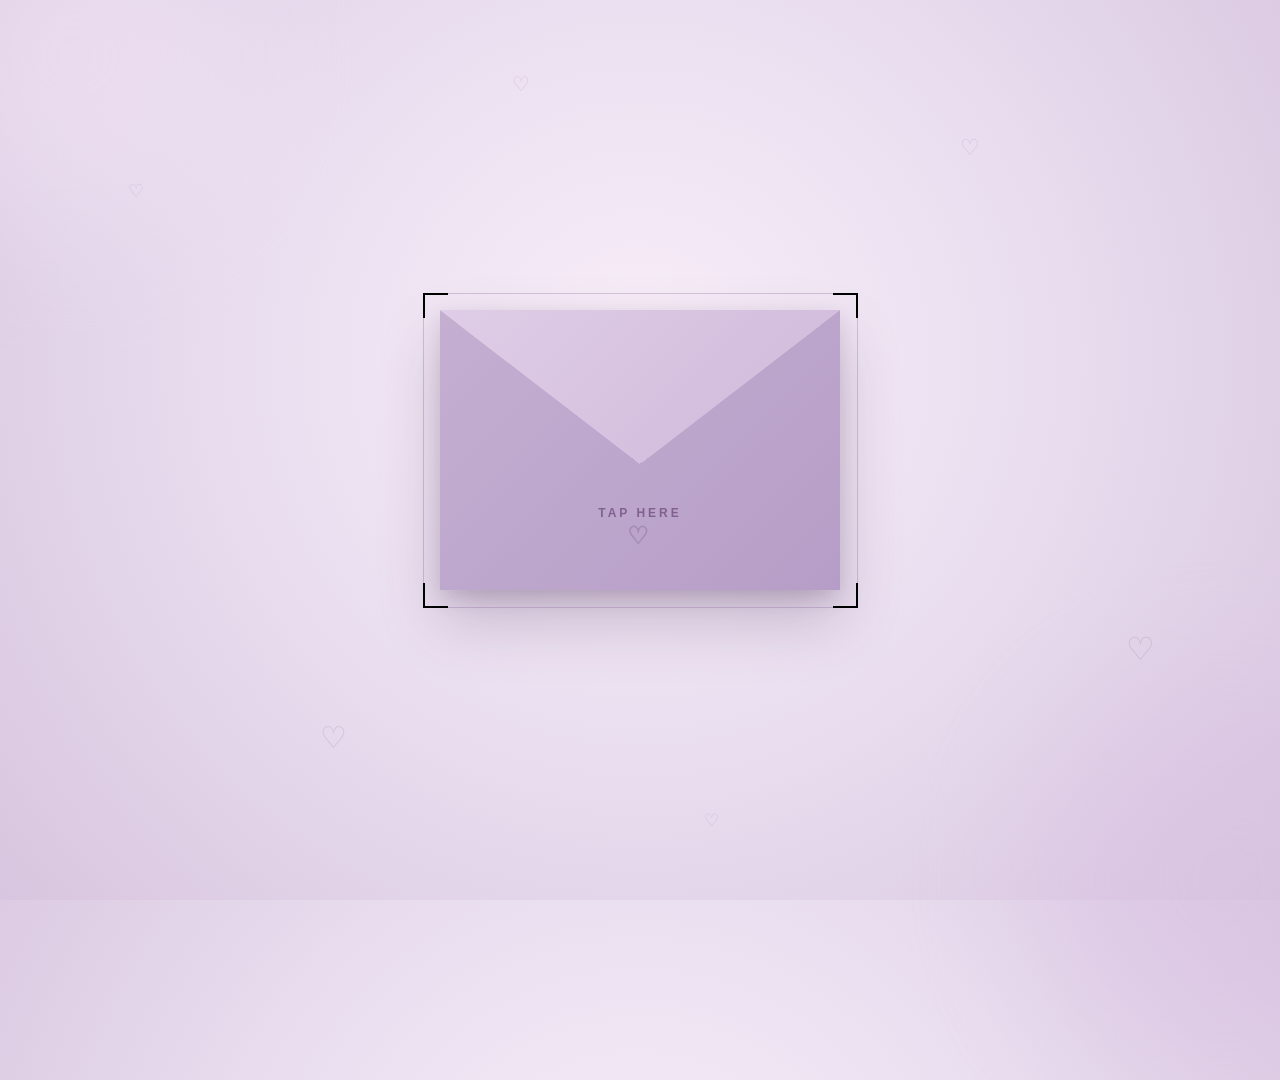
==== index.html @ 0e32a58a "Add files via upload" ====
<!DOCTYPE html>

<html lang="en">

<head>

<meta charset="UTF-8">

<meta name="viewport" content="width=device-width, initial-scale=1.0">

<title>Wedding Invitation</title>

<link rel="stylesheet" href="style2.css">


</head>

<body>


<!-- =========================================
     DECORATIVE BACKGROUND
========================================== -->

<div class="background-glow glow-one"></div>
<div class="background-glow glow-two"></div>


<!-- FLOATING HEARTS -->

<div class="floating-hearts">

    <span>♡</span>
    <span>♡</span>
    <span>♡</span>
    <span>♡</span>
    <span>♡</span>
    <span>♡</span>

</div>


<!-- =========================================
     WEDDING INVITATION ENVELOPE
========================================== -->

<div
    class="envelope-container"
    onclick="openEnvelope()"
>

    <!-- DECORATIVE OUTER FRAME -->

    <div class="envelope-frame">

        <span class="corner corner-top-left"></span>
        <span class="corner corner-top-right"></span>
        <span class="corner corner-bottom-left"></span>
        <span class="corner corner-bottom-right"></span>

    </div>


    <div class="envelope">


        <!-- LETTER -->

        <div class="letter">

            <div class="letter-decoration">
                ✦
            </div>

            <p>
                WEDDING INVITATION
            </p>

            <h1>
                EUNICE
            </h1>

            <span class="letter-and">
                &
            </span>

            <h2>
                LA GRIFFITH
            </h2>

            <div class="letter-line"></div>

            <small>
                OCTOBER 02 · 2026
            </small>

        </div>


        <!-- ENVELOPE FRONT -->

        <div class="front"></div>


        <!-- ENVELOPE FLAP -->

        <div class="flap"></div>


        <!-- TAP SIGN -->

        <div class="tap-sign">

            <span class="tap-text">
                TAP HERE
            </span>

            <span class="tap-heart">
                ♡
            </span>

        </div>

    </div>

</div>


<!-- =========================================
     JAVASCRIPT
========================================== -->

<script>

    let envelopeOpened = false;


    function openEnvelope() {

        if (envelopeOpened) {
            return;
        }

        envelopeOpened = true;


        const envelope =
            document.querySelector(".envelope-container");


        /*
         * Tell the invitation page
         * that the user opened the envelope.
         */

        sessionStorage.setItem(
            "playWeddingMusic",
            "true"
        );


        /*
         * Open envelope animation
         */

        envelope.classList.add("open");


        /*
         * IMPORTANT:
         * This MUST match the filename exactly.
         *
         * Invitation.html
         * NOT
         * invitation.html
         */

        setTimeout(function () {

            window.location.href = "Invitation.html";

        }, 1200);

    }

</script>


</body>

</html>
---- style2.css ----
/* =========================================
RESET
========================================= */
*
{
margin: 0;
padding: 0;
box-sizing: border-box;

font-family:
'Franklin Gothic Medium',
'Arial Narrow',
Arial,
sans-serif;
}

/* =========================================
BODY
========================================= */

body {

width: 100%;
height: 100vh;

background:
    radial-gradient(
        circle at 50% 40%,
        #f8eef8 0%,
        #eadff0 45%,
        #d8c5df 100%
    );

display: flex;

justify-content: center;
align-items: center;

overflow: hidden;

position: relative;

}

/* =========================================
SOFT BACKGROUND GLOW
========================================= */

.background-glow {

position: absolute;

border-radius: 50%;

filter: blur(70px);

pointer-events: none;

opacity: 0.45;

}

.glow-one {

width: 350px;
height: 350px;

background: #f7eaf8;

top: -120px;
left: -100px;

}

.glow-two {

width: 400px;
height: 400px;

background: #d8bfe2;

bottom: -180px;
right: -150px;

}

/* =========================================
FLOATING HEARTS
========================================= */

.floating-hearts {

position: absolute;

inset: 0;

pointer-events: none;

overflow: hidden;

}

.floating-hearts span {

position: absolute;

color: rgba(
    155,
    113,
    158,
    0.25
);

font-family: Georgia, serif;

font-size: 25px;

animation:
    floatingHeart
    linear
    infinite;

}

.floating-hearts span:nth-child(1) {
    left: 10%;
    top: 20%;
    font-size: 18px;
    animation-duration: 8s;
}

.floating-hearts span:nth-child(2) {
    left: 25%;
    top: 80%;
    font-size: 30px;
    animation-duration: 11s;
    animation-delay: 2s;
}

.floating-hearts span:nth-child(3) {
    left: 75%;
    top: 15%;
    font-size: 22px;
    animation-duration: 9s;
    animation-delay: 1s;
}

.floating-hearts span:nth-child(4) {
    left: 88%;
    top: 70%;
    font-size: 32px;
    animation-duration: 12s;
    animation-delay: 3s;
}

.floating-hearts span:nth-child(5) {
    left: 55%;
    top: 90%;
    font-size: 17px;
    animation-duration: 10s;
    animation-delay: 4s;
}

.floating-hearts span:nth-child(6) {
    left: 40%;
    top: 8%;
    font-size: 20px;
    animation-duration: 13s;
    animation-delay: 1s;
}

@keyframes floatingHeart {

0% {

    transform:
        translateY(20px)
        rotate(0deg);

    opacity: 0;
}

20% {

    opacity: 0.5;
}

50% {

    transform:
        translateY(-35px)
        rotate(15deg);
}

80% {

    opacity: 0.3;
}

100% {

    transform:
        translateY(-80px)
        rotate(-10deg);

    opacity: 0;
}

}

/* =========================================
ENVELOPE CONTAINER
========================================= */

.envelope-container {

position: relative;

width: 400px;
height: 280px;

cursor: pointer;

z-index: 5;

animation:
    envelopeAppear
    1.5s ease;

}

/* =========================================
ENVELOPE APPEAR
========================================= */

@keyframes envelopeAppear {

from {

    opacity: 0;

    transform:
        translateY(35px)
        scale(0.95);
}

to {

    opacity: 1;

    transform:
        translateY(0)
        scale(1);
}

}

/* =========================================
DECORATIVE FRAME
========================================= */

.envelope-frame {

position: absolute;

width: calc(100% + 35px);
height: calc(100% + 35px);

left: -17.5px;
top: -17.5px;

border:
    1px solid
    rgba(
        128,
        97,
        143,
        0.3
    );

pointer-events: none;

z-index: 1;

}

/* =========================================
FRAME CORNERS
========================================= */

.corner {

position: absolute;

width: 25px;
height: 25px;

border-color:
    rgba(
        128,
        97,
        143,
        0.65
    );

}

.corner-top-left {

top: -1px;
left: -1px;

border-top: 2px solid;
border-left: 2px solid;

}

.corner-top-right {

top: -1px;
right: -1px;

border-top: 2px solid;
border-right: 2px solid;

}

.corner-bottom-left {

bottom: -1px;
left: -1px;

border-bottom: 2px solid;
border-left: 2px solid;

}

.corner-bottom-right {

bottom: -1px;
right: -1px;

border-bottom: 2px solid;
border-right: 2px solid;

}

/* =========================================
ENVELOPE
========================================= */

.envelope {

position: absolute;

width: 100%;
height: 100%;

background:
    linear-gradient(
        145deg,
        #d2bfdd,
        #c1acd1
    );

border-radius: 6px;

box-shadow:

    0 30px 60px
    rgba(
        80,
        50,
        90,
        0.25
    ),

    0 8px 20px
    rgba(
        80,
        50,
        90,
        0.15
    );

overflow: visible;

}

/* =========================================
LETTER
========================================= */

.letter {

position: absolute;

background:
    linear-gradient(
        145deg,
        #e8d7eb,
        #d9c2df
    );

width: 90%;
height: 90%;

left: 5%;
top: 5%;

padding:
    30px 20px;

text-align: center;

z-index: 2;

transition:
    transform 1s ease,
    z-index 0s linear 0.5s;

box-shadow:
    0 8px 20px
    rgba(
        70,
        45,
        80,
        0.15
    );

border:
    1px solid
    rgba(
        255,
        255,
        255,
        0.45
    );

}

/* =========================================
LETTER CONTENT
========================================= */

.letter-decoration {

color: #a58bb5;

font-size: 18px;

margin-bottom: 5px;

}

.letter p {

color: #a58bb5;

font-size: 8px;

letter-spacing: 3px;

margin-bottom: 10px;

}

.letter h1 {

color: #80618f;

font-family: Georgia, serif;

font-size: 25px;

font-weight: normal;

letter-spacing: 2px;

}

.letter-and {

display: block;

color: #b28dbb;

font-family: Georgia, serif;

font-size: 18px;

margin: 2px 0;

}

.letter h2 {

color: #80618f;

font-family: Georgia, serif;

font-size: 19px;

font-weight: normal;

letter-spacing: 1px;

}

.letter-line {

width: 80px;

height: 1px;

background: #a58bb5;

margin: 10px auto;

}

.letter small {

color: #9b83aa;

font-size: 8px;

letter-spacing: 2px;

}

/* =========================================
ENVELOPE FRONT
========================================= */

.front {

position: absolute;

width: 100%;
height: 100%;

background:
    linear-gradient(
        135deg,
        #c4afd1,
        #b69dc7
    );

z-index: 4;

clip-path:
    polygon(
        0 0,
        50% 55%,
        100% 0,
        100% 100%,
        0 100%
    );

}

/* =========================================
ENVELOPE FLAP
========================================= */

.flap {

position: absolute;

width: 100%;
height: 100%;

background:
    linear-gradient(
        135deg,
        #dfcde7,
        #cbb5d7
    );

clip-path:
    polygon(
        0 0,
        50% 55%,
        100% 0
    );

transform-origin: top;

transition:
    transform 1s ease;

z-index: 5;

}

/* =========================================
TAP SIGN
========================================= */

.tap-sign {

position: absolute;

left: 50%;
top: 70%;

transform:
    translateX(-50%);

color: #80618f;

font-size: 12px;

font-weight: bold;

letter-spacing: 3px;

text-align: center;

z-index: 7;

animation:
    tapBounce 1.5s ease-in-out infinite;

transition:
    opacity 0.5s ease,
    transform 0.5s ease;

}

.tap-text {

display: block;

}

.tap-heart {

display: block;

font-family: Georgia, serif;

font-size: 24px;

margin-top: 2px;

color: #a58bb5;

}

/* =========================================
TAP ANIMATION
========================================= */

@keyframes tapBounce {

0%,
100% {

    transform:
        translateX(-50%)
        translateY(0);
}

50% {

    transform:
        translateX(-50%)
        translateY(-7px);
}

}

/* =========================================
OPEN ENVELOPE
========================================= */

.envelope-container.open .flap {

transform:
    rotateX(180deg);

z-index: 3;

}

.envelope-container.open .letter {

transform:
    translateY(-210px);

z-index: 10;

}

.envelope-container.open .tap-sign {

opacity: 0;

transform:
    translateX(-50%)
    translateY(10px);

pointer-events: none;

}

/* =========================================
MOBILE
========================================= */

@media (max-width: 500px) {

.envelope-container {

    width: 88vw;

    height: 61.6vw;

    max-width: 400px;

    max-height: 280px;
}


.envelope-frame {

    width: calc(100% + 22px);

    height: calc(100% + 22px);

    left: -11px;

    top: -11px;
}


.letter {

    padding:
        25px 15px;
}


.letter p {

    font-size: 7px;

    letter-spacing: 2px;
}


.letter h1 {

    font-size: 20px;
}


.letter h2 {

    font-size: 16px;
}


.letter-and {

    font-size: 16px;
}


.letter small {

    font-size: 7px;
}


.tap-sign {

    font-size: 10px;

    letter-spacing: 2px;
}


.tap-heart {

    font-size: 20px;
}

}

/* =========================================
VERY SMALL PHONES
========================================= */

@media (max-width: 350px) {

.envelope-container {

    width: 84vw;

    height: 59vw;
}


.letter {

    padding:
        20px 10px;
}


.letter h1 {

    font-size: 17px;
}


.letter h2 {

    font-size: 14px;
}

}
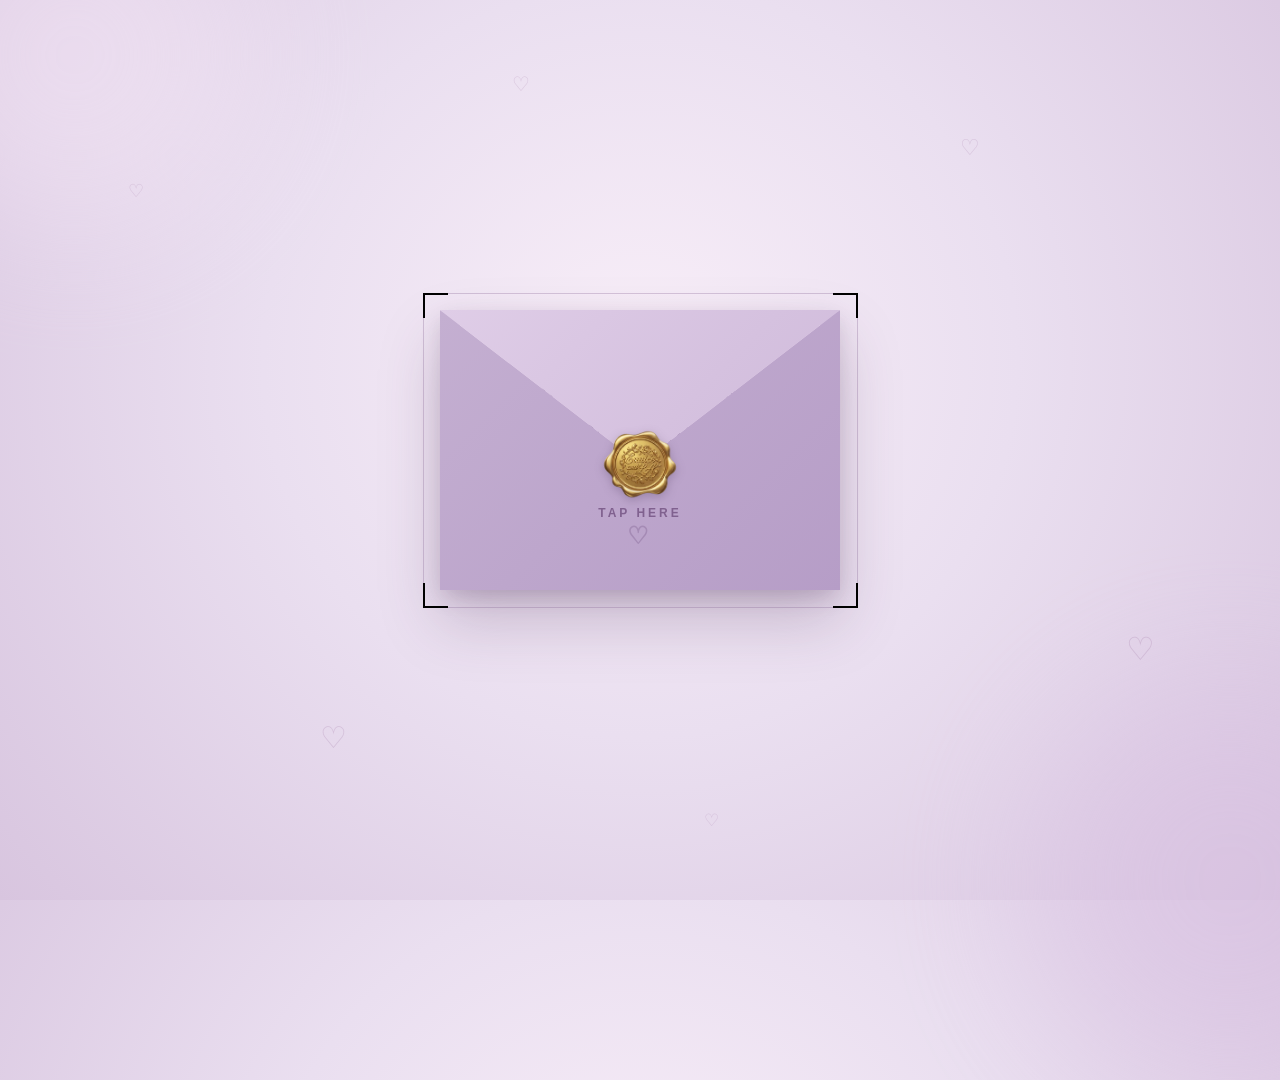
==== commit eae6a1c2: "Update index.html" ====
--- a/index.html
+++ b/index.html
@@ -1,136 +1,172 @@
-<!DOCTYPE html>
-
-<html lang="en">
-
-<head>
-
-<meta charset="UTF-8">
-
-<meta name="viewport" content="width=device-width, initial-scale=1.0">
-
-<title>Wedding Invitation</title>
-
-<link rel="stylesheet" href="style2.css">
-
-
-</head>
-
-<body>
-
-
-<!-- =========================================
-     DECORATIVE BACKGROUND
-========================================== -->
-
-<div class="background-glow glow-one"></div>
-<div class="background-glow glow-two"></div>
-
-
-<!-- FLOATING HEARTS -->
-
-<div class="floating-hearts">
-
-    <span>♡</span>
-    <span>♡</span>
-    <span>♡</span>
-    <span>♡</span>
-    <span>♡</span>
-    <span>♡</span>
-
-</div>
-
-
-<!-- =========================================
-     WEDDING INVITATION ENVELOPE
-========================================== -->
-
-<div
-    class="envelope-container"
-    onclick="openEnvelope()"
->
-
-    <!-- DECORATIVE OUTER FRAME -->
-
-    <div class="envelope-frame">
-
-        <span class="corner corner-top-left"></span>
-        <span class="corner corner-top-right"></span>
-        <span class="corner corner-bottom-left"></span>
-        <span class="corner corner-bottom-right"></span>
+    <!DOCTYPE html>
+
+    <html lang="en">
+
+    <head>
+
+    <meta charset="UTF-8">
+
+    <meta name="viewport" content="width=device-width, initial-scale=1.0">
+
+    <title>Wedding Invitation</title>
+
+    <link rel="stylesheet" href="style2.css">
+
+    </head>
+
+
+    <body>
+
+
+    <!-- =========================================
+        DECORATIVE BACKGROUND
+    ========================================== -->
+
+    <div class="background-glow glow-one"></div>
+
+    <div class="background-glow glow-two"></div>
+
+
+    <!-- =========================================
+        FLOATING HEARTS
+    ========================================== -->
+
+    <div class="floating-hearts">
+
+        <span>♡</span>
+        <span>♡</span>
+        <span>♡</span>
+        <span>♡</span>
+        <span>♡</span>
+        <span>♡</span>
 
     </div>
 
 
-    <div class="envelope">
-
-
-        <!-- LETTER -->
-
-        <div class="letter">
-
-            <div class="letter-decoration">
-                ✦
+    <!-- =========================================
+        WEDDING INVITATION ENVELOPE
+    ========================================== -->
+
+    <div
+        class="envelope-container"
+        onclick="openEnvelope()"
+    >
+
+
+        <!-- =====================================
+            DECORATIVE OUTER FRAME
+        ====================================== -->
+
+        <div class="envelope-frame">
+
+            <span class="corner corner-top-left"></span>
+            <span class="corner corner-top-right"></span>
+            <span class="corner corner-bottom-left"></span>
+            <span class="corner corner-bottom-right"></span>
+
+        </div>
+
+
+        <!-- =====================================
+            ENVELOPE
+        ====================================== -->
+
+        <div class="envelope">
+
+
+            <!-- =================================
+                LETTER
+            ================================== -->
+
+            <div class="letter">
+
+                <div class="letter-decoration">
+                    ✦
+                </div>
+
+                <p>
+                    WEDDING INVITATION
+                </p>
+
+                <h1>
+                    EUNICE
+                </h1>
+
+                <span class="letter-and">
+                    &
+                </span>
+
+                <h2>
+                    LA GRIFFITH
+                </h2>
+
+                <div class="letter-line"></div>
+
+                <small>
+                    OCTOBER 02 · 2026
+                </small>
+
             </div>
 
-            <p>
-                WEDDING INVITATION
-            </p>
-
-            <h1>
-                EUNICE
-            </h1>
-
-            <span class="letter-and">
-                &
-            </span>
-
-            <h2>
-                LA GRIFFITH
-            </h2>
-
-            <div class="letter-line"></div>
-
-            <small>
-                OCTOBER 02 · 2026
-            </small>
+
+            <!-- =================================
+                ENVELOPE FRONT
+            ================================== -->
+
+            <div class="front"></div>
+
+
+            <!-- =================================
+                ENVELOPE FLAP
+            ================================== -->
+
+            <div class="flap"></div>
+
+
+            <!-- =================================
+                CENTER STAMP
+                
+                Make sure the image filename
+                is exactly: Stamp.png
+            ================================== -->
+
+            <div class="center-stamp">
+
+                <img
+                    src="Stamp.png"
+                    alt="Wedding Stamp"
+                >
+
+            </div>
+
+
+            <!-- =================================
+                TAP SIGN
+            ================================== -->
+
+            <div class="tap-sign">
+
+                <span class="tap-text">
+                    TAP HERE
+                </span>
+
+                <span class="tap-heart">
+                    ♡
+                </span>
+
+            </div>
+
 
         </div>
 
-
-        <!-- ENVELOPE FRONT -->
-
-        <div class="front"></div>
-
-
-        <!-- ENVELOPE FLAP -->
-
-        <div class="flap"></div>
-
-
-        <!-- TAP SIGN -->
-
-        <div class="tap-sign">
-
-            <span class="tap-text">
-                TAP HERE
-            </span>
-
-            <span class="tap-heart">
-                ♡
-            </span>
-
-        </div>
-
     </div>
 
-</div>
-
-
-<!-- =========================================
-     JAVASCRIPT
-========================================== -->
-
-<script>
+
+    <!-- =========================================
+        JAVASCRIPT
+    ========================================== -->
+
+    <script>
 
     let envelopeOpened = false;
 
@@ -145,13 +181,13 @@
 
 
         const envelope =
-            document.querySelector(".envelope-container");
+            document.querySelector(".envelope");
 
 
         /*
-         * Tell the invitation page
-         * that the user opened the envelope.
-         */
+        * Tell the invitation page
+        * that the user opened the envelope.
+        */
 
         sessionStorage.setItem(
             "playWeddingMusic",
@@ -160,22 +196,24 @@
 
 
         /*
-         * Open envelope animation
-         */
-
-        envelope.classList.add("open");
+        * Open envelope animation
+        */
+
+        document
+            .querySelector(".envelope-container")
+            .classList.add("open");
 
 
         /*
-         * IMPORTANT:
-         * This MUST match the filename exactly.
-         *
-         * Invitation.html
-         * NOT
-         * invitation.html
-         */
-
-        setTimeout(function () {
+        * IMPORTANT:
+        * This MUST match the filename exactly.
+        *
+        * Invitation.html
+        * NOT
+        * invitation.html
+        */
+
+        setTimeout(function() {
 
             window.location.href = "Invitation.html";
 
@@ -183,9 +221,9 @@
 
     }
 
-</script>
-
-
-</body>
-
-</html>
+    </script>
+
+
+    </body>
+
+    </html>
--- a/style2.css
+++ b/style2.css
@@ -1,825 +1,1144 @@
 /* =========================================
-RESET
-========================================= */
-*
-{
-margin: 0;
-padding: 0;
-box-sizing: border-box;
-
-font-family:
-'Franklin Gothic Medium',
-'Arial Narrow',
-Arial,
-sans-serif;
-}
-
-/* =========================================
-BODY
+   RESET
+========================================= */
+
+* {
+
+    margin: 0;
+    padding: 0;
+    box-sizing: border-box;
+
+    font-family:
+        'Franklin Gothic Medium',
+        'Arial Narrow',
+        Arial,
+        sans-serif;
+
+}
+
+
+/* =========================================
+   BODY
 ========================================= */
 
 body {
 
-width: 100%;
-height: 100vh;
-
-background:
-    radial-gradient(
-        circle at 50% 40%,
-        #f8eef8 0%,
-        #eadff0 45%,
-        #d8c5df 100%
+    width: 100%;
+    height: 100vh;
+
+    background:
+
+        radial-gradient(
+            circle at 50% 40%,
+            #f8eef8 0%,
+            #eadff0 45%,
+            #d8c5df 100%
+        );
+
+    display: flex;
+
+    justify-content: center;
+    align-items: center;
+
+    overflow: hidden;
+
+    position: relative;
+
+}
+
+
+/* =========================================
+   SOFT BACKGROUND GLOW
+========================================= */
+
+.background-glow {
+
+    position: absolute;
+
+    border-radius: 50%;
+
+    filter: blur(70px);
+
+    pointer-events: none;
+
+    opacity: 0.45;
+
+}
+
+
+.glow-one {
+
+    width: 350px;
+    height: 350px;
+
+    background: #f7eaf8;
+
+    top: -120px;
+    left: -100px;
+
+}
+
+
+.glow-two {
+
+    width: 400px;
+    height: 400px;
+
+    background: #d8bfe2;
+
+    bottom: -180px;
+    right: -150px;
+
+}
+
+
+/* =========================================
+   FLOATING HEARTS
+========================================= */
+
+.floating-hearts {
+
+    position: absolute;
+
+    inset: 0;
+
+    pointer-events: none;
+
+    overflow: hidden;
+
+}
+
+
+.floating-hearts span {
+
+    position: absolute;
+
+    color: rgba(
+        155,
+        113,
+        158,
+        0.25
     );
 
-display: flex;
-
-justify-content: center;
-align-items: center;
-
-overflow: hidden;
-
-position: relative;
-
-}
-
-/* =========================================
-SOFT BACKGROUND GLOW
-========================================= */
-
-.background-glow {
-
-position: absolute;
-
-border-radius: 50%;
-
-filter: blur(70px);
-
-pointer-events: none;
-
-opacity: 0.45;
-
-}
-
-.glow-one {
-
-width: 350px;
-height: 350px;
-
-background: #f7eaf8;
-
-top: -120px;
-left: -100px;
-
-}
-
-.glow-two {
-
-width: 400px;
-height: 400px;
-
-background: #d8bfe2;
-
-bottom: -180px;
-right: -150px;
-
-}
-
-/* =========================================
-FLOATING HEARTS
-========================================= */
-
-.floating-hearts {
-
-position: absolute;
-
-inset: 0;
-
-pointer-events: none;
-
-overflow: hidden;
-
-}
-
-.floating-hearts span {
-
-position: absolute;
-
-color: rgba(
-    155,
-    113,
-    158,
-    0.25
-);
-
-font-family: Georgia, serif;
-
-font-size: 25px;
-
-animation:
-    floatingHeart
-    linear
-    infinite;
-
-}
+    font-family: Georgia, serif;
+
+    font-size: 25px;
+
+    animation:
+        floatingHeart
+        linear
+        infinite;
+
+}
+
 
 .floating-hearts span:nth-child(1) {
+
     left: 10%;
     top: 20%;
+
     font-size: 18px;
+
     animation-duration: 8s;
-}
+
+}
+
 
 .floating-hearts span:nth-child(2) {
+
     left: 25%;
     top: 80%;
+
     font-size: 30px;
+
     animation-duration: 11s;
+
     animation-delay: 2s;
-}
+
+}
+
 
 .floating-hearts span:nth-child(3) {
+
     left: 75%;
     top: 15%;
+
     font-size: 22px;
+
     animation-duration: 9s;
+
     animation-delay: 1s;
-}
+
+}
+
 
 .floating-hearts span:nth-child(4) {
+
     left: 88%;
     top: 70%;
+
     font-size: 32px;
+
     animation-duration: 12s;
+
     animation-delay: 3s;
-}
+
+}
+
 
 .floating-hearts span:nth-child(5) {
+
     left: 55%;
     top: 90%;
+
     font-size: 17px;
+
     animation-duration: 10s;
+
     animation-delay: 4s;
-}
+
+}
+
 
 .floating-hearts span:nth-child(6) {
+
     left: 40%;
     top: 8%;
+
     font-size: 20px;
+
     animation-duration: 13s;
+
     animation-delay: 1s;
-}
+
+}
+
+
+/* =========================================
+   FLOATING HEART ANIMATION
+========================================= */
 
 @keyframes floatingHeart {
 
-0% {
+    0% {
+
+        transform:
+            translateY(20px)
+            rotate(0deg);
+
+        opacity: 0;
+
+    }
+
+
+    20% {
+
+        opacity: 0.5;
+
+    }
+
+
+    50% {
+
+        transform:
+            translateY(-35px)
+            rotate(15deg);
+
+    }
+
+
+    80% {
+
+        opacity: 0.3;
+
+    }
+
+
+    100% {
+
+        transform:
+            translateY(-80px)
+            rotate(-10deg);
+
+        opacity: 0;
+
+    }
+
+}
+
+
+/* =========================================
+   ENVELOPE CONTAINER
+========================================= */
+
+.envelope-container {
+
+    position: relative;
+
+    width: 400px;
+    height: 280px;
+
+    cursor: pointer;
+
+    z-index: 5;
+
+    animation:
+        envelopeAppear
+        1.5s ease;
+
+}
+
+
+/* =========================================
+   ENVELOPE APPEAR ANIMATION
+========================================= */
+
+@keyframes envelopeAppear {
+
+    from {
+
+        opacity: 0;
+
+        transform:
+            translateY(35px)
+            scale(0.95);
+
+    }
+
+
+    to {
+
+        opacity: 1;
+
+        transform:
+            translateY(0)
+            scale(1);
+
+    }
+
+}
+
+
+/* =========================================
+   DECORATIVE FRAME
+========================================= */
+
+.envelope-frame {
+
+    position: absolute;
+
+    width: calc(100% + 35px);
+    height: calc(100% + 35px);
+
+    left: -17.5px;
+    top: -17.5px;
+
+    border:
+        1px solid
+        rgba(
+            128,
+            97,
+            143,
+            0.3
+        );
+
+    pointer-events: none;
+
+    z-index: 1;
+
+}
+
+
+/* =========================================
+   FRAME CORNERS
+========================================= */
+
+.corner {
+
+    position: absolute;
+
+    width: 25px;
+    height: 25px;
+
+    border-color:
+        rgba(
+            128,
+            97,
+            143,
+            0.65
+        );
+
+}
+
+
+.corner-top-left {
+
+    top: -1px;
+    left: -1px;
+
+    border-top: 2px solid;
+    border-left: 2px solid;
+
+}
+
+
+.corner-top-right {
+
+    top: -1px;
+    right: -1px;
+
+    border-top: 2px solid;
+    border-right: 2px solid;
+
+}
+
+
+.corner-bottom-left {
+
+    bottom: -1px;
+    left: -1px;
+
+    border-bottom: 2px solid;
+    border-left: 2px solid;
+
+}
+
+
+.corner-bottom-right {
+
+    bottom: -1px;
+    right: -1px;
+
+    border-bottom: 2px solid;
+    border-right: 2px solid;
+
+}
+
+
+/* =========================================
+   ENVELOPE
+========================================= */
+
+.envelope {
+
+    position: absolute;
+
+    width: 100%;
+    height: 100%;
+
+    background:
+
+        linear-gradient(
+            145deg,
+            #d2bfdd,
+            #c1acd1
+        );
+
+    border-radius: 6px;
+
+    box-shadow:
+
+        0 30px 60px
+        rgba(
+            80,
+            50,
+            90,
+            0.25
+        ),
+
+        0 8px 20px
+        rgba(
+            80,
+            50,
+            90,
+            0.15
+        );
+
+    overflow: visible;
+
+}
+
+
+/* =========================================
+   LETTER
+========================================= */
+
+.letter {
+
+    position: absolute;
+
+    background:
+
+        linear-gradient(
+            145deg,
+            #e8d7eb,
+            #d9c2df
+        );
+
+    width: 90%;
+    height: 90%;
+
+    left: 5%;
+    top: 5%;
+
+    padding:
+        30px 20px;
+
+    text-align: center;
+
+    z-index: 2;
+
+    transition:
+        transform 1s ease,
+        z-index 0s linear 0.5s;
+
+    box-shadow:
+
+        0 8px 20px
+        rgba(
+            70,
+            45,
+            80,
+            0.15
+        );
+
+    border:
+        1px solid
+        rgba(
+            255,
+            255,
+            255,
+            0.45
+        );
+
+}
+
+
+/* =========================================
+   LETTER CONTENT
+========================================= */
+
+.letter-decoration {
+
+    color: #a58bb5;
+
+    font-size: 18px;
+
+    margin-bottom: 5px;
+
+}
+
+
+.letter p {
+
+    margin-bottom: 15px;
+
+    letter-spacing: 2px;
+
+    color: #91779e;
+
+    font-family: Georgia, serif;
+
+    font-size: 15px;
+
+    line-height: 1.5;
+
+}
+
+
+.letter h1 {
+
+    color: #80618f;
+
+    font-family: Georgia, serif;
+
+    font-size: 25px;
+
+    font-weight: normal;
+
+    letter-spacing: 2px;
+
+}
+
+
+.letter-and {
+
+    display: block;
+
+    color: #b28dbb;
+
+    font-family: Georgia, serif;
+
+    font-size: 18px;
+
+    margin: 2px 0;
+
+}
+
+
+.letter h2 {
+
+    color: #80618f;
+
+    font-family: Georgia, serif;
+
+    font-size: 19px;
+
+    font-weight: normal;
+
+    letter-spacing: 1px;
+
+}
+
+
+.letter-line {
+
+    width: 80px;
+
+    height: 1px;
+
+    background: #a58bb5;
+
+    margin: 10px auto;
+
+}
+
+
+.letter small {
+
+    color: #9b83aa;
+
+    font-size: 8px;
+
+    letter-spacing: 2px;
+
+}
+
+
+/* =========================================
+   ENVELOPE FRONT
+========================================= */
+
+.front {
+
+    position: absolute;
+
+    width: 100%;
+    height: 100%;
+
+    background:
+
+        linear-gradient(
+            135deg,
+            #c4afd1,
+            #b69dc7
+        );
+
+    z-index: 4;
+
+    clip-path:
+
+        polygon(
+            0 0,
+            50% 55%,
+            100% 0,
+            100% 100%,
+            0 100%
+        );
+
+}
+
+
+/* =========================================
+   ENVELOPE FLAP
+========================================= */
+
+.flap {
+
+    position: absolute;
+
+    width: 100%;
+    height: 100%;
+
+    background:
+
+        linear-gradient(
+            135deg,
+            #dfcde7,
+            #cbb5d7
+        );
+
+    clip-path:
+
+        polygon(
+            0 0,
+            50% 55%,
+            100% 0
+        );
+
+    transform-origin: top;
+
+    transition:
+        transform 1s ease;
+
+    z-index: 5;
+
+}
+
+
+/* =========================================
+   CENTER STAMP
+========================================= */
+
+/*
+   The stamp is positioned in the exact
+   horizontal and vertical center of the
+   envelope.
+
+   Because the stamp is placed after the
+   flap in the HTML, it appears above the
+   envelope layers.
+
+   Change width if you want the stamp
+   bigger or smaller.
+*/
+
+.center-stamp {
+
+    position: absolute;
+
+    left: 50%;
+    top: 55%;
 
     transform:
-        translateY(20px)
-        rotate(0deg);
+        translate(-50%, -50%);
+
+    width: 75px;
+    height: 75px;
+
+    z-index: 8;
+
+    pointer-events: none;
+
+    display: flex;
+
+    justify-content: center;
+    align-items: center;
+
+}
+
+
+/* =========================================
+   STAMP IMAGE
+========================================= */
+
+.center-stamp img {
+
+    width: 100%;
+    height: 100%;
+
+    object-fit: contain;
+
+    display: block;
+
+    filter:
+
+        drop-shadow(
+            0 3px 5px
+            rgba(
+                60,
+                40,
+                70,
+                0.25
+            )
+        );
+
+    animation:
+        stampAppear
+        1s ease;
+
+}
+
+
+/* =========================================
+   STAMP APPEAR ANIMATION
+========================================= */
+
+@keyframes stampAppear {
+
+    from {
+
+        opacity: 0;
+
+        transform:
+            scale(0.75)
+            rotate(-8deg);
+
+    }
+
+
+    to {
+
+        opacity: 1;
+
+        transform:
+            scale(1)
+            rotate(0deg);
+
+    }
+
+}
+
+
+/* =========================================
+   TAP SIGN
+========================================= */
+
+.tap-sign {
+
+    position: absolute;
+
+    left: 50%;
+    top: 70%;
+
+    transform:
+        translateX(-50%);
+
+    color: #80618f;
+
+    font-size: 12px;
+
+    font-weight: bold;
+
+    letter-spacing: 3px;
+
+    text-align: center;
+
+    z-index: 9;
+
+    animation:
+        tapBounce
+        1.5s ease-in-out infinite;
+
+    transition:
+        opacity 0.5s ease,
+        transform 0.5s ease;
+
+}
+
+
+.tap-text {
+
+    display: block;
+
+}
+
+
+.tap-heart {
+
+    display: block;
+
+    font-family: Georgia, serif;
+
+    font-size: 24px;
+
+    margin-top: 2px;
+
+    color: #a58bb5;
+
+}
+
+
+/* =========================================
+   TAP ANIMATION
+========================================= */
+
+@keyframes tapBounce {
+
+    0%,
+    100% {
+
+        transform:
+            translateX(-50%)
+            translateY(0);
+
+    }
+
+
+    50% {
+
+        transform:
+            translateX(-50%)
+            translateY(-7px);
+
+    }
+
+}
+
+
+/* =========================================
+   OPEN ENVELOPE
+========================================= */
+
+.envelope-container.open .flap {
+
+    transform:
+        rotateX(180deg);
+
+    z-index: 3;
+
+}
+
+
+/* =========================================
+   MOVE LETTER UP
+========================================= */
+
+.envelope-container.open .letter {
+
+    transform:
+        translateY(-210px);
+
+    z-index: 10;
+
+}
+
+
+/* =========================================
+   STAMP WHEN ENVELOPE OPENS
+========================================= */
+
+/*
+   Move the stamp slightly with the
+   envelope opening so it doesn't interfere
+   with the letter.
+*/
+
+.envelope-container.open .center-stamp {
 
     opacity: 0;
-}
-
-20% {
-
-    opacity: 0.5;
-}
-
-50% {
 
     transform:
-        translateY(-35px)
-        rotate(15deg);
-}
-
-80% {
-
-    opacity: 0.3;
-}
-
-100% {
-
-    transform:
-        translateY(-80px)
-        rotate(-10deg);
+        translate(-50%, -50%)
+        scale(0.8);
+
+    transition:
+        opacity 0.5s ease,
+        transform 0.5s ease;
+
+}
+
+
+/* =========================================
+   HIDE TAP SIGN
+========================================= */
+
+.envelope-container.open .tap-sign {
 
     opacity: 0;
-}
-
-}
-
-/* =========================================
-ENVELOPE CONTAINER
-========================================= */
-
-.envelope-container {
-
-position: relative;
-
-width: 400px;
-height: 280px;
-
-cursor: pointer;
-
-z-index: 5;
-
-animation:
-    envelopeAppear
-    1.5s ease;
-
-}
-
-/* =========================================
-ENVELOPE APPEAR
-========================================= */
-
-@keyframes envelopeAppear {
-
-from {
-
-    opacity: 0;
-
-    transform:
-        translateY(35px)
-        scale(0.95);
-}
-
-to {
-
-    opacity: 1;
-
-    transform:
-        translateY(0)
-        scale(1);
-}
-
-}
-
-/* =========================================
-DECORATIVE FRAME
-========================================= */
-
-.envelope-frame {
-
-position: absolute;
-
-width: calc(100% + 35px);
-height: calc(100% + 35px);
-
-left: -17.5px;
-top: -17.5px;
-
-border:
-    1px solid
-    rgba(
-        128,
-        97,
-        143,
-        0.3
-    );
-
-pointer-events: none;
-
-z-index: 1;
-
-}
-
-/* =========================================
-FRAME CORNERS
-========================================= */
-
-.corner {
-
-position: absolute;
-
-width: 25px;
-height: 25px;
-
-border-color:
-    rgba(
-        128,
-        97,
-        143,
-        0.65
-    );
-
-}
-
-.corner-top-left {
-
-top: -1px;
-left: -1px;
-
-border-top: 2px solid;
-border-left: 2px solid;
-
-}
-
-.corner-top-right {
-
-top: -1px;
-right: -1px;
-
-border-top: 2px solid;
-border-right: 2px solid;
-
-}
-
-.corner-bottom-left {
-
-bottom: -1px;
-left: -1px;
-
-border-bottom: 2px solid;
-border-left: 2px solid;
-
-}
-
-.corner-bottom-right {
-
-bottom: -1px;
-right: -1px;
-
-border-bottom: 2px solid;
-border-right: 2px solid;
-
-}
-
-/* =========================================
-ENVELOPE
-========================================= */
-
-.envelope {
-
-position: absolute;
-
-width: 100%;
-height: 100%;
-
-background:
-    linear-gradient(
-        145deg,
-        #d2bfdd,
-        #c1acd1
-    );
-
-border-radius: 6px;
-
-box-shadow:
-
-    0 30px 60px
-    rgba(
-        80,
-        50,
-        90,
-        0.25
-    ),
-
-    0 8px 20px
-    rgba(
-        80,
-        50,
-        90,
-        0.15
-    );
-
-overflow: visible;
-
-}
-
-/* =========================================
-LETTER
-========================================= */
-
-.letter {
-
-position: absolute;
-
-background:
-    linear-gradient(
-        145deg,
-        #e8d7eb,
-        #d9c2df
-    );
-
-width: 90%;
-height: 90%;
-
-left: 5%;
-top: 5%;
-
-padding:
-    30px 20px;
-
-text-align: center;
-
-z-index: 2;
-
-transition:
-    transform 1s ease,
-    z-index 0s linear 0.5s;
-
-box-shadow:
-    0 8px 20px
-    rgba(
-        70,
-        45,
-        80,
-        0.15
-    );
-
-border:
-    1px solid
-    rgba(
-        255,
-        255,
-        255,
-        0.45
-    );
-
-}
-
-/* =========================================
-LETTER CONTENT
-========================================= */
-
-.letter-decoration {
-
-color: #a58bb5;
-
-font-size: 18px;
-
-margin-bottom: 5px;
-
-}
-
-.letter p {
-
-color: #a58bb5;
-
-font-size: 8px;
-
-letter-spacing: 3px;
-
-margin-bottom: 10px;
-
-}
-
-.letter h1 {
-
-color: #80618f;
-
-font-family: Georgia, serif;
-
-font-size: 25px;
-
-font-weight: normal;
-
-letter-spacing: 2px;
-
-}
-
-.letter-and {
-
-display: block;
-
-color: #b28dbb;
-
-font-family: Georgia, serif;
-
-font-size: 18px;
-
-margin: 2px 0;
-
-}
-
-.letter h2 {
-
-color: #80618f;
-
-font-family: Georgia, serif;
-
-font-size: 19px;
-
-font-weight: normal;
-
-letter-spacing: 1px;
-
-}
-
-.letter-line {
-
-width: 80px;
-
-height: 1px;
-
-background: #a58bb5;
-
-margin: 10px auto;
-
-}
-
-.letter small {
-
-color: #9b83aa;
-
-font-size: 8px;
-
-letter-spacing: 2px;
-
-}
-
-/* =========================================
-ENVELOPE FRONT
-========================================= */
-
-.front {
-
-position: absolute;
-
-width: 100%;
-height: 100%;
-
-background:
-    linear-gradient(
-        135deg,
-        #c4afd1,
-        #b69dc7
-    );
-
-z-index: 4;
-
-clip-path:
-    polygon(
-        0 0,
-        50% 55%,
-        100% 0,
-        100% 100%,
-        0 100%
-    );
-
-}
-
-/* =========================================
-ENVELOPE FLAP
-========================================= */
-
-.flap {
-
-position: absolute;
-
-width: 100%;
-height: 100%;
-
-background:
-    linear-gradient(
-        135deg,
-        #dfcde7,
-        #cbb5d7
-    );
-
-clip-path:
-    polygon(
-        0 0,
-        50% 55%,
-        100% 0
-    );
-
-transform-origin: top;
-
-transition:
-    transform 1s ease;
-
-z-index: 5;
-
-}
-
-/* =========================================
-TAP SIGN
-========================================= */
-
-.tap-sign {
-
-position: absolute;
-
-left: 50%;
-top: 70%;
-
-transform:
-    translateX(-50%);
-
-color: #80618f;
-
-font-size: 12px;
-
-font-weight: bold;
-
-letter-spacing: 3px;
-
-text-align: center;
-
-z-index: 7;
-
-animation:
-    tapBounce 1.5s ease-in-out infinite;
-
-transition:
-    opacity 0.5s ease,
-    transform 0.5s ease;
-
-}
-
-.tap-text {
-
-display: block;
-
-}
-
-.tap-heart {
-
-display: block;
-
-font-family: Georgia, serif;
-
-font-size: 24px;
-
-margin-top: 2px;
-
-color: #a58bb5;
-
-}
-
-/* =========================================
-TAP ANIMATION
-========================================= */
-
-@keyframes tapBounce {
-
-0%,
-100% {
 
     transform:
         translateX(-50%)
-        translateY(0);
-}
-
-50% {
-
-    transform:
-        translateX(-50%)
-        translateY(-7px);
-}
-
-}
-
-/* =========================================
-OPEN ENVELOPE
-========================================= */
-
-.envelope-container.open .flap {
-
-transform:
-    rotateX(180deg);
-
-z-index: 3;
-
-}
-
-.envelope-container.open .letter {
-
-transform:
-    translateY(-210px);
-
-z-index: 10;
-
-}
-
-.envelope-container.open .tap-sign {
-
-opacity: 0;
-
-transform:
-    translateX(-50%)
-    translateY(10px);
-
-pointer-events: none;
-
-}
-
-/* =========================================
-MOBILE
+        translateY(10px);
+
+    pointer-events: none;
+
+}
+
+
+/* =========================================
+   MOBILE
 ========================================= */
 
 @media (max-width: 500px) {
 
-.envelope-container {
-
-    width: 88vw;
-
-    height: 61.6vw;
-
-    max-width: 400px;
-
-    max-height: 280px;
-}
-
-
-.envelope-frame {
-
-    width: calc(100% + 22px);
-
-    height: calc(100% + 22px);
-
-    left: -11px;
-
-    top: -11px;
-}
-
-
-.letter {
-
-    padding:
-        25px 15px;
-}
-
-
-.letter p {
-
-    font-size: 7px;
-
-    letter-spacing: 2px;
-}
-
-
-.letter h1 {
-
-    font-size: 20px;
-}
-
-
-.letter h2 {
-
-    font-size: 16px;
-}
-
-
-.letter-and {
-
-    font-size: 16px;
-}
-
-
-.letter small {
-
-    font-size: 7px;
-}
-
-
-.tap-sign {
-
-    font-size: 10px;
-
-    letter-spacing: 2px;
-}
-
-
-.tap-heart {
-
-    font-size: 20px;
-}
-
-}
-
-/* =========================================
-VERY SMALL PHONES
+
+    .envelope-container {
+
+        width: 88vw;
+
+        height: 61.6vw;
+
+        max-width: 400px;
+
+        max-height: 280px;
+
+    }
+
+
+    /* ================================
+       FRAME
+    ================================= */
+
+    .envelope-frame {
+
+        width:
+            calc(100% + 22px);
+
+        height:
+            calc(100% + 22px);
+
+        left: -11px;
+
+        top: -11px;
+
+    }
+
+
+    /* ================================
+       LETTER
+    ================================= */
+
+    .letter {
+
+        padding:
+            25px 15px;
+
+    }
+
+
+    .letter p {
+
+        font-size: 7px;
+
+        letter-spacing: 2px;
+
+    }
+
+
+    .letter h1 {
+
+        font-size: 20px;
+
+    }
+
+
+    .letter h2 {
+
+        font-size: 16px;
+
+    }
+
+
+    .letter-and {
+
+        font-size: 16px;
+
+    }
+
+
+    .letter small {
+
+        font-size: 7px;
+
+    }
+
+
+    /* ================================
+       CENTER STAMP
+    ================================= */
+
+ .center-stamp {
+    position: absolute;
+
+    left: 50%;
+    top: 55%;
+
+    transform: translate(-50%, -50%);
+
+    width: 500px;
+    height: 500px;
+
+    z-index: 8;
+
+    pointer-events: none;
+
+    display: flex;
+    justify-content: center;
+    align-items: center;
+}
+
+.center-stamp img {
+    width: 100%;
+    height: 100%;
+
+    object-fit: contain;
+
+    display: block;
+}
+
+    /* ================================
+       TAP SIGN
+    ================================= */
+
+    .tap-sign {
+
+        font-size: 10px;
+
+        letter-spacing: 2px;
+
+    }
+
+
+    .tap-heart {
+
+        font-size: 20px;
+
+    }
+
+}
+
+
+/* =========================================
+   VERY SMALL PHONES
 ========================================= */
 
 @media (max-width: 350px) {
 
-.envelope-container {
-
-    width: 84vw;
-
-    height: 59vw;
-}
-
-
-.letter {
-
-    padding:
-        20px 10px;
-}
-
-
-.letter h1 {
-
-    font-size: 17px;
-}
-
-
-.letter h2 {
-
-    font-size: 14px;
-}
-
-}+
+    .envelope-container {
+
+        width: 84vw;
+
+        height: 59vw;
+
+    }
+
+
+    .letter {
+
+        padding:
+            20px 10px;
+
+    }
+
+
+    .letter h1 {
+
+        font-size: 17px;
+
+    }
+
+
+    .letter h2 {
+
+        font-size: 14px;
+
+    }
+
+
+    /* ================================
+       SMALL STAMP
+    ================================= */
+
+    .center-stamp {
+
+        width: 50px;
+
+        height: 50px;
+
+        top: 55%;
+
+    }
+
+}
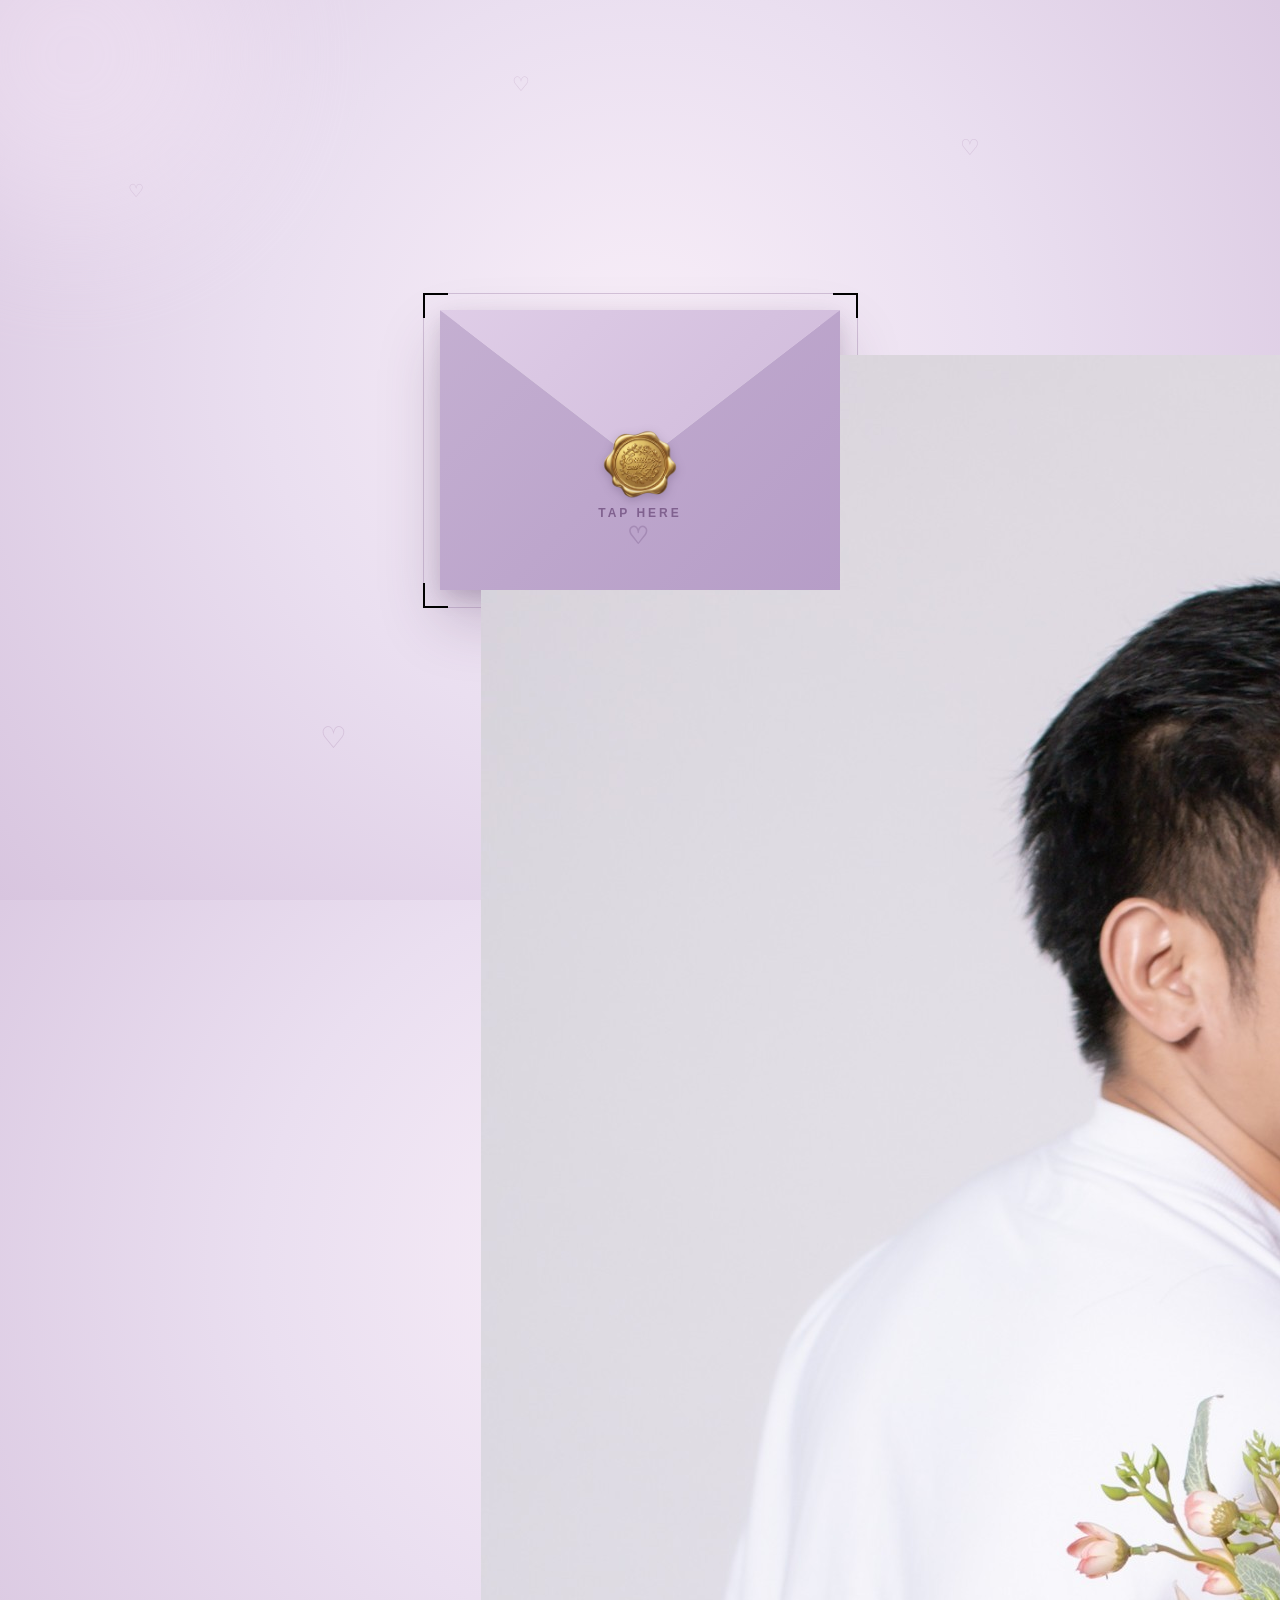
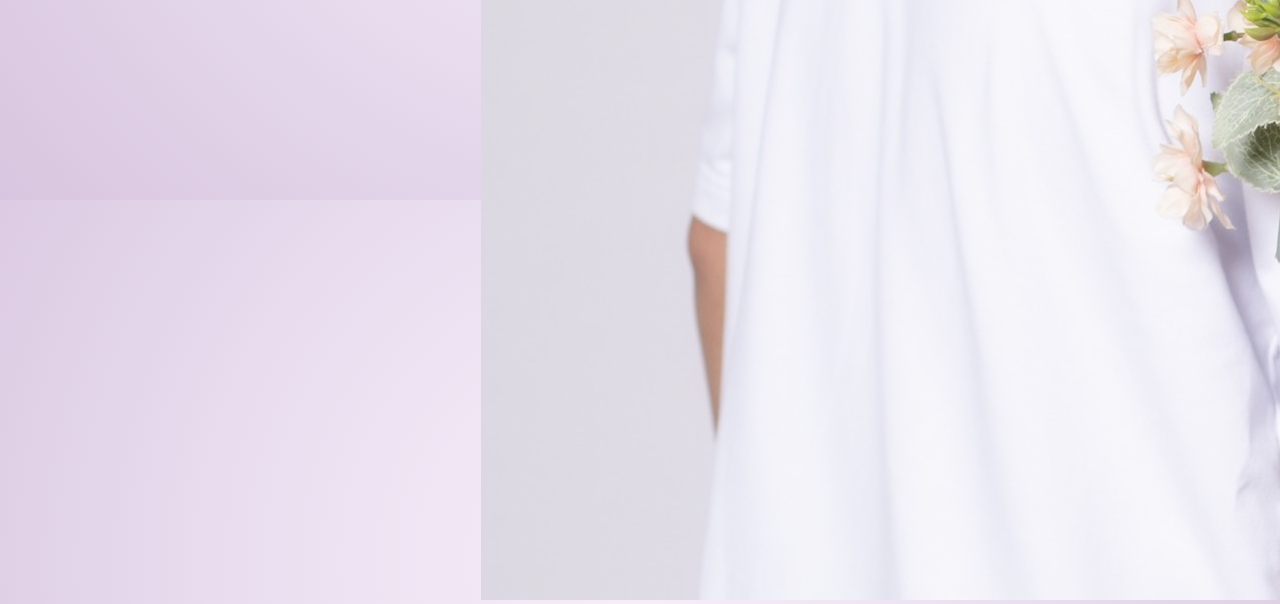
==== commit 8148aa02: "Update index.html" ====
--- a/index.html
+++ b/index.html
@@ -1,26 +1,29 @@
-    <!DOCTYPE html>
-
-    <html lang="en">
-
-    <head>
+
+<!DOCTYPE html>
+<html lang="en">
+
+<head>
 
     <meta charset="UTF-8">
 
-    <meta name="viewport" content="width=device-width, initial-scale=1.0">
+    <meta
+        name="viewport"
+        content="width=device-width, initial-scale=1.0"
+    >
 
     <title>Wedding Invitation</title>
 
     <link rel="stylesheet" href="style2.css">
 
-    </head>
-
-
-    <body>
-
-
-    <!-- =========================================
-        DECORATIVE BACKGROUND
-    ========================================== -->
+</head>
+
+
+<body>
+
+
+    <!-- =========================================
+         DECORATIVE BACKGROUND
+    ========================================= -->
 
     <div class="background-glow glow-one"></div>
 
@@ -28,8 +31,8 @@
 
 
     <!-- =========================================
-        FLOATING HEARTS
-    ========================================== -->
+         FLOATING HEARTS
+    ========================================= -->
 
     <div class="floating-hearts">
 
@@ -44,8 +47,8 @@
 
 
     <!-- =========================================
-        WEDDING INVITATION ENVELOPE
-    ========================================== -->
+         WEDDING INVITATION ENVELOPE
+    ========================================= -->
 
     <div
         class="envelope-container"
@@ -54,80 +57,60 @@
 
 
         <!-- =====================================
-            DECORATIVE OUTER FRAME
+             DECORATIVE FRAME
         ====================================== -->
 
         <div class="envelope-frame">
 
             <span class="corner corner-top-left"></span>
+
             <span class="corner corner-top-right"></span>
+
             <span class="corner corner-bottom-left"></span>
+
             <span class="corner corner-bottom-right"></span>
 
         </div>
 
 
         <!-- =====================================
-            ENVELOPE
+             ENVELOPE
         ====================================== -->
 
         <div class="envelope">
 
 
             <!-- =================================
-                LETTER
+                 INVITATION IMAGE
             ================================== -->
 
             <div class="letter">
 
-                <div class="letter-decoration">
-                    ✦
-                </div>
-
-                <p>
-                    WEDDING INVITATION
-                </p>
-
-                <h1>
-                    EUNICE
-                </h1>
-
-                <span class="letter-and">
-                    &
-                </span>
-
-                <h2>
-                    LA GRIFFITH
-                </h2>
-
-                <div class="letter-line"></div>
-
-                <small>
-                    OCTOBER 02 · 2026
-                </small>
+                <img
+                    src="La and Eunice.jpg"
+                    alt="La and Eunice Wedding Invitation"
+                    class="envelope-image"
+                >
 
             </div>
 
 
             <!-- =================================
-                ENVELOPE FRONT
+                 ENVELOPE FRONT
             ================================== -->
 
             <div class="front"></div>
 
 
             <!-- =================================
-                ENVELOPE FLAP
+                 ENVELOPE FLAP
             ================================== -->
 
             <div class="flap"></div>
 
 
             <!-- =================================
-                CENTER STAMP
-                
-                Make sure the image filename
-                is exactly: Stamp.png
+                 CENTER STAMP
             ================================== -->
 
             <div class="center-stamp">
@@ -141,7 +124,7 @@
 
 
             <!-- =================================
-                TAP SIGN
+                 TAP SIGN
             ================================== -->
 
             <div class="tap-sign">
@@ -163,67 +146,68 @@
 
 
     <!-- =========================================
-        JAVASCRIPT
-    ========================================== -->
+         JAVASCRIPT
+    ========================================= -->
 
     <script>
 
-    let envelopeOpened = false;
-
-
-    function openEnvelope() {
-
-        if (envelopeOpened) {
-            return;
+        let envelopeOpened = false;
+
+
+        function openEnvelope() {
+
+            /*
+             * Prevent the envelope from
+             * opening more than once.
+             */
+
+            if (envelopeOpened) {
+
+                return;
+
+            }
+
+
+            envelopeOpened = true;
+
+
+            /*
+             * Tell Invitation.html
+             * to play the wedding music.
+             */
+
+            sessionStorage.setItem(
+                "playWeddingMusic",
+                "true"
+            );
+
+
+            /*
+             * Open the envelope.
+             */
+
+            document
+                .querySelector(".envelope-container")
+                .classList.add("open");
+
+
+            /*
+             * Wait for the animation
+             * before going to Invitation.html.
+             */
+
+            setTimeout(function() {
+
+                window.location.href =
+                    "Invitation.html";
+
+            }, 1800);
+
         }
 
-        envelopeOpened = true;
-
-
-        const envelope =
-            document.querySelector(".envelope");
-
-
-        /*
-        * Tell the invitation page
-        * that the user opened the envelope.
-        */
-
-        sessionStorage.setItem(
-            "playWeddingMusic",
-            "true"
-        );
-
-
-        /*
-        * Open envelope animation
-        */
-
-        document
-            .querySelector(".envelope-container")
-            .classList.add("open");
-
-
-        /*
-        * IMPORTANT:
-        * This MUST match the filename exactly.
-        *
-        * Invitation.html
-        * NOT
-        * invitation.html
-        */
-
-        setTimeout(function() {
-
-            window.location.href = "Invitation.html";
-
-        }, 1200);
-
-    }
-
     </script>
 
 
-    </body>
-
-    </html>
+</body>
+
+</html>
--- a/style2.css
+++ b/style2.css
@@ -1038,34 +1038,18 @@
        CENTER STAMP
     ================================= */
 
- .center-stamp {
-    position: absolute;
-
-    left: 50%;
-    top: 55%;
-
-    transform: translate(-50%, -50%);
-
-    width: 500px;
-    height: 500px;
-
-    z-index: 8;
-
-    pointer-events: none;
-
-    display: flex;
-    justify-content: center;
-    align-items: center;
-}
-
-.center-stamp img {
-    width: 100%;
-    height: 100%;
-
-    object-fit: contain;
-
-    display: block;
-}
+    .center-stamp {
+
+        width: 50%;
+
+        height: 50%px;
+
+        left: 50%;
+
+        top: 55%;
+
+    }
+
 
     /* ================================
        TAP SIGN
